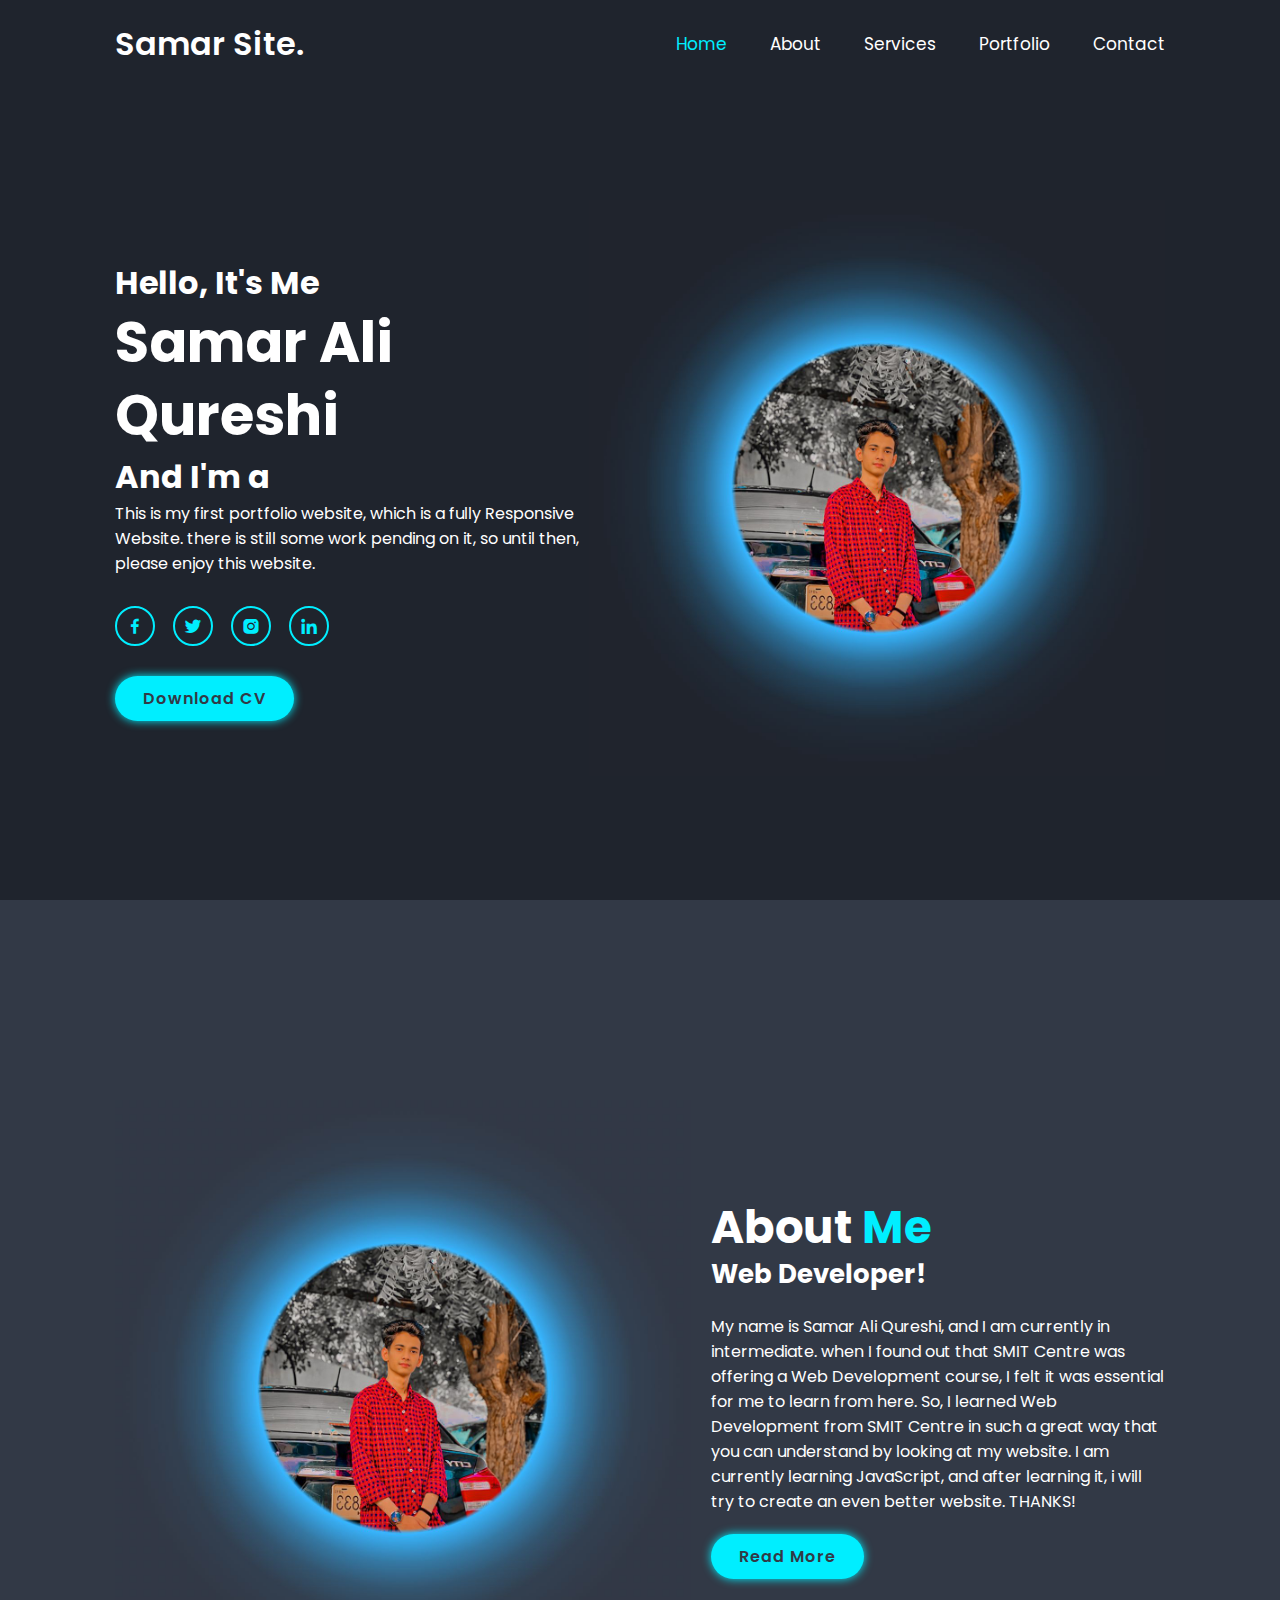
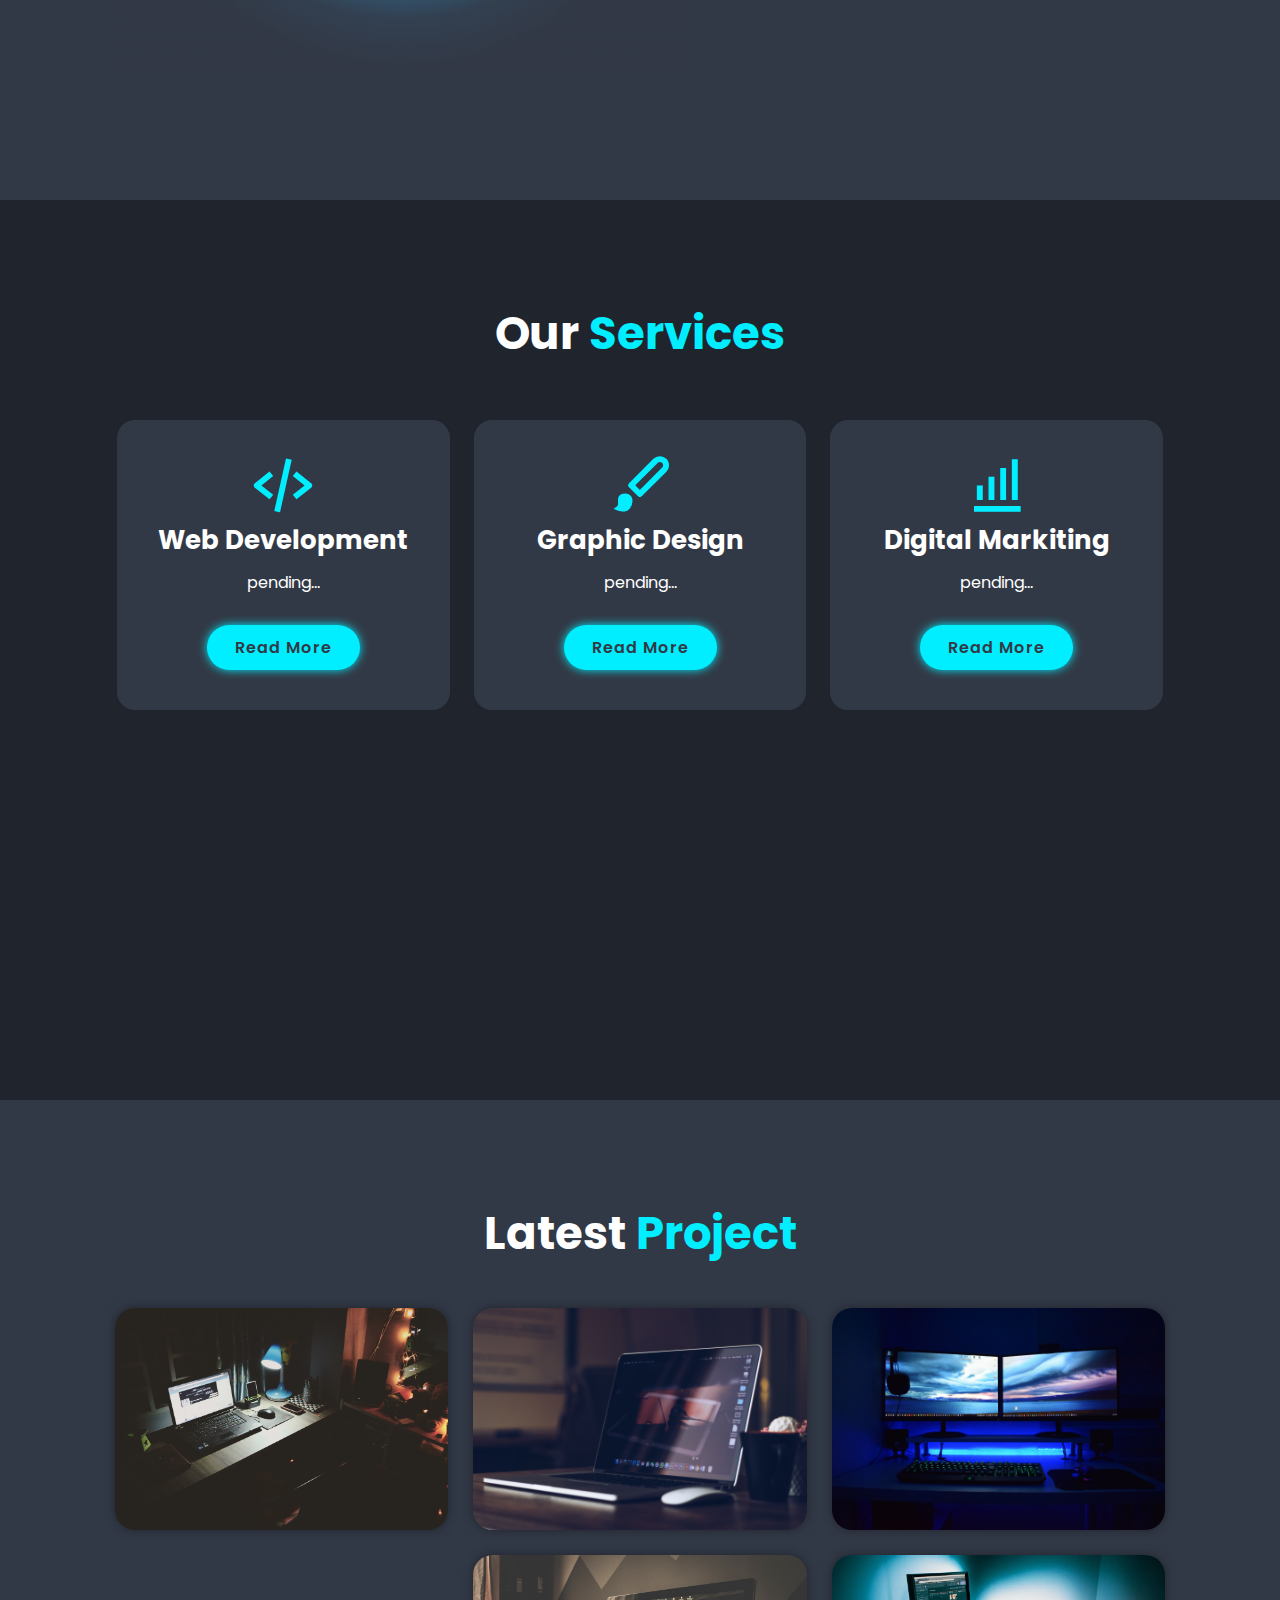
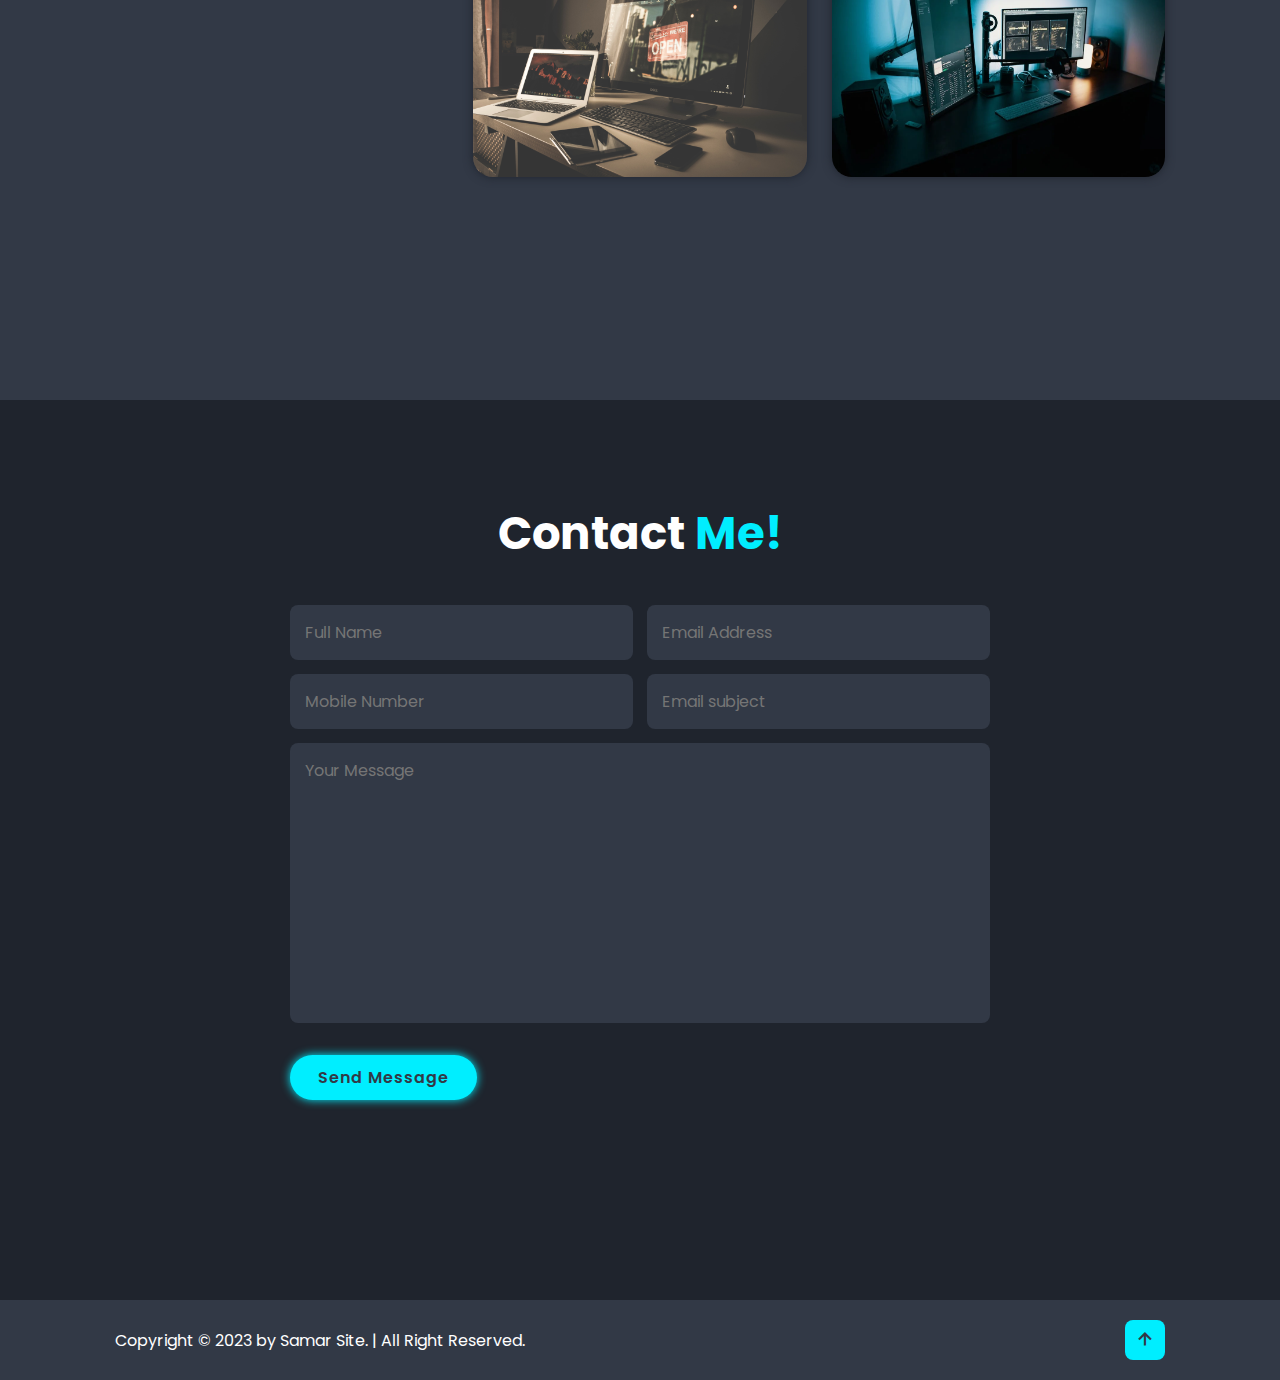
==== index.html @ dac95b5d "First Commit" ====
<!DOCTYPE html>
<html lang="en">

<head>
    <meta charset="UTF-8">
    <meta http-equiv="X-UA-Compatible" content="IE=edge">
    <meta name="viewport" content="width=device-width, initial-scale=1.0">
    <title>Responsive Portfolio Website</title>
    <link rel="shortcut icon" type="image" href="/SS.jpg">
    <!-- box icon -->
    <link href='https://unpkg.com/boxicons@2.1.4/css/boxicons.min.css' rel='stylesheet'>
    <!-- custom css -->
    <link rel="stylesheet" href="style.css">

</head>

<body>
    <!-- header design -->
    <header class="header">
        <a href="#" class="logo">Samar Site.</a>

        <i class='bx bx-menu' id="menu-icon"></i>

        <nav class="navbar">
            <a href="#home" class="active">Home</a>
            <a href="#about">About</a>
            <a href="#services">Services</a>
            <a href="#portfolio">Portfolio</a>
            <a href="#contact">Contact</a>
        </nav>
    </header>

    <!-- home section design -->
    <section class="home" id="home">
        <div class="home-content">
            <h3>Hello, It's Me</h3>
            <h1>Samar Ali Qureshi</h1>
            <h3>And I'm a <span class="multiple-text"></span></h3>
            <p>This is my first portfolio website, which is a fully Responsive Website. there is still some work pending
                on it, so until then, please enjoy this website.</p>
            <div class="social-media">
                <a href="#"><i class='bx bxl-facebook'></i></a>
                <a href="#"><i class='bx bxl-twitter'></i></a>
                <a href="#"><i class='bx bxl-instagram-alt'></i></a>
                <a href="#"><i class='bx bxl-linkedin'></i></a>
            </div>
            <a href="/index1.html" target="_blank" class="btn">Download CV</a>
        </div>

        <div class="home-img">
            <img src="/samar1.jpg" alt="">
        </div>
    </section>

    <!-- about section design  -->
    <section class="about" id="about">
        <div class="about-img">
            <img src="/samar2.jpg" alt="">
        </div>

        <div class="about-content">
            <h2 class="heading">About <span>Me</span> </h2>
            <h3>Web Developer!</h3>
            <p>My name is Samar Ali Qureshi, and I am currently in intermediate. when I found out that SMIT Centre was
                offering a Web Development course, I felt it was essential for me to learn from here. So, I learned Web
                Development from SMIT Centre in such a great way that you can understand by looking at my website. I am
                currently learning JavaScript, and after learning it, i will try to create an even better website.
                THANKS!</p>
            <a href="#" class="btn">Read More</a>
        </div>
    </section>

    <!-- services section design -->
    <section class="services" id="services">
        <h2 class="heading">Our <span>Services</span></h2>

        <div class="services-container">
            <div class="services-box">
                <i class='bx bx-code-alt'></i>
                <h3>Web Development</h3>
                <p>pending...</p>
                <a href="#" class="btn">Read More</a>
            </div>

            <div class="services-box">
                <i class='bx bxs-paint'></i>
                <h3>Graphic Design</h3>
                <p>pending...</p>
                <a href="#" class="btn">Read More</a>
            </div>

            <div class="services-box">
                <i class='bx bx-bar-chart-alt'></i>
                <h3>Digital Markiting</h3>
                <p>pending...</p>
                <a href="#" class="btn">Read More</a>
            </div>
        </div>
    </section>

    <!-- Portfolio section design -->
    <section class="portfolio" id="portfolio">
        <h2 class="heading">Latest <span>Project</span></h2>

        <div class="portfolio-container">
            <div class="portfolio-box">
                <img src="/pic1.jpg" alt="">
                <div class="portfolio-layer">
                    <h4>Web Design</h4>
                    <p>This is my first Html work. </p>
                    <a href="#"><i class='bx bx-link-external'></i></a>
                </div>
            </div>

            <div class="portfolio-box">
                <img src="pic2.jpg">
                <div class="portfolio-layer">
                    <h4>Web Design</h4>
                    <p>This is my first CSS work.</p>
                    <a href="#"><i class='bx bx-link-external'></i></a>
                </div>
            </div>

            <div class="portfolio-box">
                <img src="/pic7.jpg" alt="">
                <div class="portfolio-layer">
                    <h4>Web Design</h4>
                    <p>This is my first Jawascript work.</p>
                    <a href="#"><i class='bx bx-link-external'></i></a>
                </div>
            </div>

            <div class="portfolio-box">
                <img src="/pic4.jpg" alt="">
                <div class="portfolio-layer">
                    <h4>Web Design</h4>
                    <p>This is my first Html and CSS work.</p>
                    <a href="#"><i class='bx bx-link-external'></i></a>
                </div>
            </div>

            <div class="portfolio-box">
                <img src="/pic5.jpg" alt="">
                <div class="portfolio-layer">
                    <h4>Web Design</h4>
                    <p>This is my first Html, CSS, and Jawascript work.</p>
                    <a href="#"><i class='bx bx-link-external'></i></a>
                </div>
            </div>

            <div class="portfolio-box">
                <img src="/pic6.webp" alt="">
                <div class="portfolio-layer">
                    <h4>Web Design</h4>
                    <p>This is my full Responsive website work.</p>
                    <a href="#"><i class='bx bx-link-external'></i></a>
                </div>
            </div>
        </div>
    </section>

    <!-- contact section design -->
    <section class="contact" id="contact">
        <h2 class="heading">Contact <span>Me!</span></h2>

        <form action="#">
            <div class="input-box">
                <input type="text" placeholder="Full Name">
                <input type="email" placeholder="Email Address">
            </div>
            <div class="input-box">
                <input type="number" placeholder="Mobile Number">
                <input type="text" placeholder="Email subject">
            </div>
            <textarea name="" id="" cols="30" rows="10" placeholder="Your Message"></textarea>
            <input type="submit" value="Send Message" class="btn">
        </form>
    </section>

    <!-- footer design -->
    <footer class="footer">
        <div class="footer-text">
            <p>Copyright &copy; 2023 by Samar Site. | All Right Reserved.</p>
        </div>

        <div class="footer-iconTop">
            <a href="#home"><i class='bx bx-up-arrow-alt'></i></a>
        </div>
    </footer>


    <!-- scroll reveal -->
    <script src="https://unpkg.com/scrollreveal"></script>

    <!-- typed js -->
    <script src="https://unpkg.com/typed.js@2.0.16/dist/typed.umd.js"></script>

    <!-- custom js -->
    <script src="script.js"></script>
</body>

</html>
---- style.css ----
@import url('https://fonts.googleapis.com/css2?family=Poppins:ital,wght@0,300;0,400;0,500;0,600;0,700;0,800;0,900;1,300;1,400;1,500;1,600;1,700;1,800&display=swap');

* {
    margin: 0;
    padding: 0;
    box-sizing: border-box;
    text-decoration: none;
    border: none;
    outline: none;
    scroll-behavior: smooth;
    font-family: poppins, sans-serif;
}

:root {
    --bg-color: #1f242d;
    --second--bg-color: #323946;
    --text-color: #fff;
    --main-color: #0ef;
}

html {
    font-size: 62.5%;
    overflow-x: hidden;
}

body {
    background: var(--bg-color);
    color: var(--text-color);
}

section {
    min-height: 100vh;
    padding: 10rem 9% 2rem;
}

.header {
    position: fixed;
    top: 0;
    left: 0;
    width: 100%;
    padding: 2rem 9%;
    background: var(--bg-color);
    display: flex;
    justify-content: space-between;
    align-items: center;
    z-index: 100;
}

.header.sticky {
    border-bottom: .1rem solid rgba(0, 0, 0, .2);
}

.logo {
    font-size: 3.2rem;
    color: var(--text-color);
    font-weight: 600;
    cursor: default;
}

.navbar a {
    font-size: 1.7rem;
    color: var(--text-color);
    margin-left: 4rem;
    transition: .3s;
}

.navbar a:hover,
.navbar a.active {
    color: var(--main-color);
}

#menu-icon {
    font-size: 3.6rem;
    color: var(--text-color);
    display: none;
}

.home {
    display: flex;
    justify-content: center;
    align-items: center;
}

.home-img img {
    width: 45vw;
    animation: floatImage 4s ease-in-out infinite;
}

@keyframes floatImage {
    0% {
        transform: translateY(0);

    }

    50% {
        transform: translateY(-2.4rem);

    }

    100% {
        transform: translateY(0);

    }
}

.home-content h3 {
    font-size: 3.2rem;
    font-weight: 700;
}

.home-content h3:nth-of-time(2) {
    margin-bottom: 2rem;
}

span {
    color: var(--main-color);
}


.home-content h1 {
    font-size: 5.6rem;
    font-weight: 700;
    line-height: 1.3;
}

.home-content p {
    font-size: 1.6rem;
}

.social-media a {
    display: inline-flex;
    justify-content: center;
    align-items: center;
    width: 4rem;
    height: 4rem;
    background: transparent;
    border: .2rem solid var(--main-color);
    border-radius: 50%;
    font-size: 2rem;
    color: var(--main-color);
    margin: 3rem 1.5rem 3rem 0;
    transition: .5s ease;
}

.social-media a:hover {
    background: var(--main-color);
    color: var(--second--bg-color);
    box-shadow: 0 0 1rem var(--main-color);
}

.btn {
    display: inline-block;
    padding: 1rem 2.8rem;
    background: var(--main-color);
    border-radius: 4rem;
    box-shadow: 0 0 1rem var(--main-color);
    font-size: 1.6rem;
    color: var(--second--bg-color);
    letter-spacing: .1rem;
    font-weight: 600;
    transition: .5s ease;
}

.btn:hover {
    box-shadow: none;
}

.about {
    display: flex;
    justify-content: center;
    align-items: center;
    gap: 2rem;
    background: var(--second--bg-color);
}

.about-img img {
    width: 45vw;
}

.heading {
    text-align: center;
    font-size: 4.5rem;
}

.about-content h2 {
    text-align: left;
    line-height: 1.2;
}

.about-content h3 {
    font-size: 2.6rem;
}

.about-content p {
    font-size: 1.6rem;
    margin: 2rem 0rem;
}

.services h2 {
    margin-bottom: 5rem;
}

.services-container {
    display: flex;
    justify-content: center;
    align-items: center;
    flex-wrap: wrap;
    gap: 2rem;
}

.services-container .services-box {
    flex: 1 1 30rem;
    background: var(--second--bg-color);
    padding: 3rem 2rem 4rem;
    border-radius: 2rem;
    text-align: center;
    border: .2rem solid var(--bg-color);
    transition: .5s ease;
}

.services-container .services-box:hover {
    border-color: var(--main-color);
    transform: scale(1.02);
}

.services-box i {
    font-size: 7rem;
    color: var(--main-color);
}

.services-box h3 {
    font-size: 2.6rem;
}

.services-box p {
    font-size: 1.6rem;
    margin: 1rem 0 3rem;
}

.portfolio {
    background: var(--second--bg-color);
}

.portfolio h2 {
    margin-bottom: 4rem;
}

.portfolio-container {
    display: grid;
    grid-template-columns: repeat(3, 1fr);
    align-items: center;
    gap: 2.5rem;
}

.portfolio-container .portfolio-box {
    position: relative;
    border-radius: 2rem;
    box-shadow: 0 0 1rem var(--bg-color);
    overflow: hidden;
    display: flex;
}

.portfolio-box img {
    width: 100%;
    transition: .5s ease;
}

.portfolio-box:hover img {
    transform: scale(1.1);
}

.portfolio-box .portfolio-layer {
    position: absolute;
    bottom: 0;
    left: 0;
    width: 100%;
    height: 100%;
    background: linear-gradient(rgba(0, 0, 0, .1), var(--main-color));
    display: flex;
    justify-content: center;
    align-items: center;
    flex-direction: column;
    text-align: center;
    padding: 0 4rem;
    transform: translateY(100%);
    transition: .5s ease;
}

.portfolio-box:hover .portfolio-layer {
    transform: translateY(0);
}

.portfolio-layer h4 {
    font-size: 3rem;
}

.portfolio-layer p {
    font-size: 1.6rem;
    margin: .3rem 0 1rem;
}

.portfolio-layer a {
    display: inline-flex;
    justify-content: center;
    align-items: center;
    width: 5rem;
    height: 5rem;
    background: var(--text-color);
    border-radius: 50%;
}

.portfolio-layer a i {
    font-size: 2rem;
    color: var(--second--bg-color);
}

.contact h2 {
    margin-bottom: 3rem;
}

.contact form {
    max-width: 70rem;
    margin: 1rem auto;
    text-align: centre;
    margin-bottom: 3rem;
}

.contact form .input-box {
    display: flex;
    justify-content: space-between;
    flex-wrap: wrap;
}

.contact form .input-box input,
.contact form textarea {
    width: 100%;
    padding: 1.5rem;
    font-size: 1.6rem;
    color: var(--text-color);
    background: var(--second--bg-color);
    border-radius: .8rem;
    margin: .7rem 0;
}

.contact form .input-box input {
    width: 49%;
}

.contact form textarea {
    resize: none;
}

.contact form .btn {
    margin-top: 2rem;
    cursor: pointer;
}

.footer {
    display: flex;
    justify-content: space-between;
    align-items: center;
    flex-wrap: wrap;
    padding: 2rem 9%;
    background: var(--second--bg-color);
}

.footer-text p {
    font-size: 1.6rem;
}

.footer-iconTop a {
    display: inline-flex;
    justify-content: center;
    align-items: center;
    padding: .8rem;
    background: var(--main-color);
    border-radius: .8rem;
    transition: .5s ease;
}

.footer-iconTop a:hover {
    box-shadow: 0 0 1rem var(--main-color);
}

.footer-iconTop a i {
    font-size: 2.4rem;
    color: var(--second--bg-color)
}

/* BREAKPOINT */
@media (max-width: 1200px) {
    html {
        font-size: 55%;
    }
}

@media (max-width: 991px) {
    .header {
        padding: 2rem 3%;
    }

    section {
        padding: 10rem 3% 2rem;
    }

    .services {
        padding-bottom: 7rem;
    }

    .portfolio {
        padding-bottom: 7rem;
    }

    .contact {
        min-height: auto;
    }

    .footer {
        padding: 2rem 3%;
    }
}

@media (max-width: 768px) {
    #menu-icon {
        display: block;
    }

    .navbar {
        position: absolute;
        top: 100%;
        left: 0;
        width: 100%;
        padding: 1rem 3%;
        background: var(--bg-color);
        border-top: .1rem solid rgba(0, 0, 0, .2);
        box-shadow: 0 .5rem 1rem rgba(0, 0, 0, .2);
        display: none;
    }

    .navbar.active {
        display: block;
    }

    .navbar a {
        display: block;
        font-size: 2rem;
        margin: 3rem 0;
    }

    .home {
        flex-direction: column;
    }

    .home-content h3 {
        font-size: 2.6rem;
    }

    .home-content h1 {
        font-size: 5rem;
    }

    .home-img img {
        width: 70vw;
        margin-top: 4rem;
    }

    .about {
        flex-direction: column-reverse;
    }

    .about img {
        width: 70vw;
        margin-top: 4rem;
    }

    .services h2 {
        margin-bottom: 3rem;
    }

    .portfolio h2 {
        margin-bottom: 3rem;
    }

    .portfolio-container {
        grid-template-columns: repeat(2, 1fr);
    }
}

@media (max-width: 617px) {
    .portfolio-container {
        grid-template-columns: 1fr;
    }
}

@media (max-width: 450px) {
    html {
        font-size: 50%;
    }

    .contact form .input-box input {
        width: 100%;
    }
}

@media (max-width: 365px) {
    .home-img img {
        width: 90vw;
    }

    .about-img img {
        width: 90vw;
    }

    .footer {
        flex-direction: column-reverse;
    }

    .footer p {
        text-align: center;
        margin-top: 2rem;
    }
}
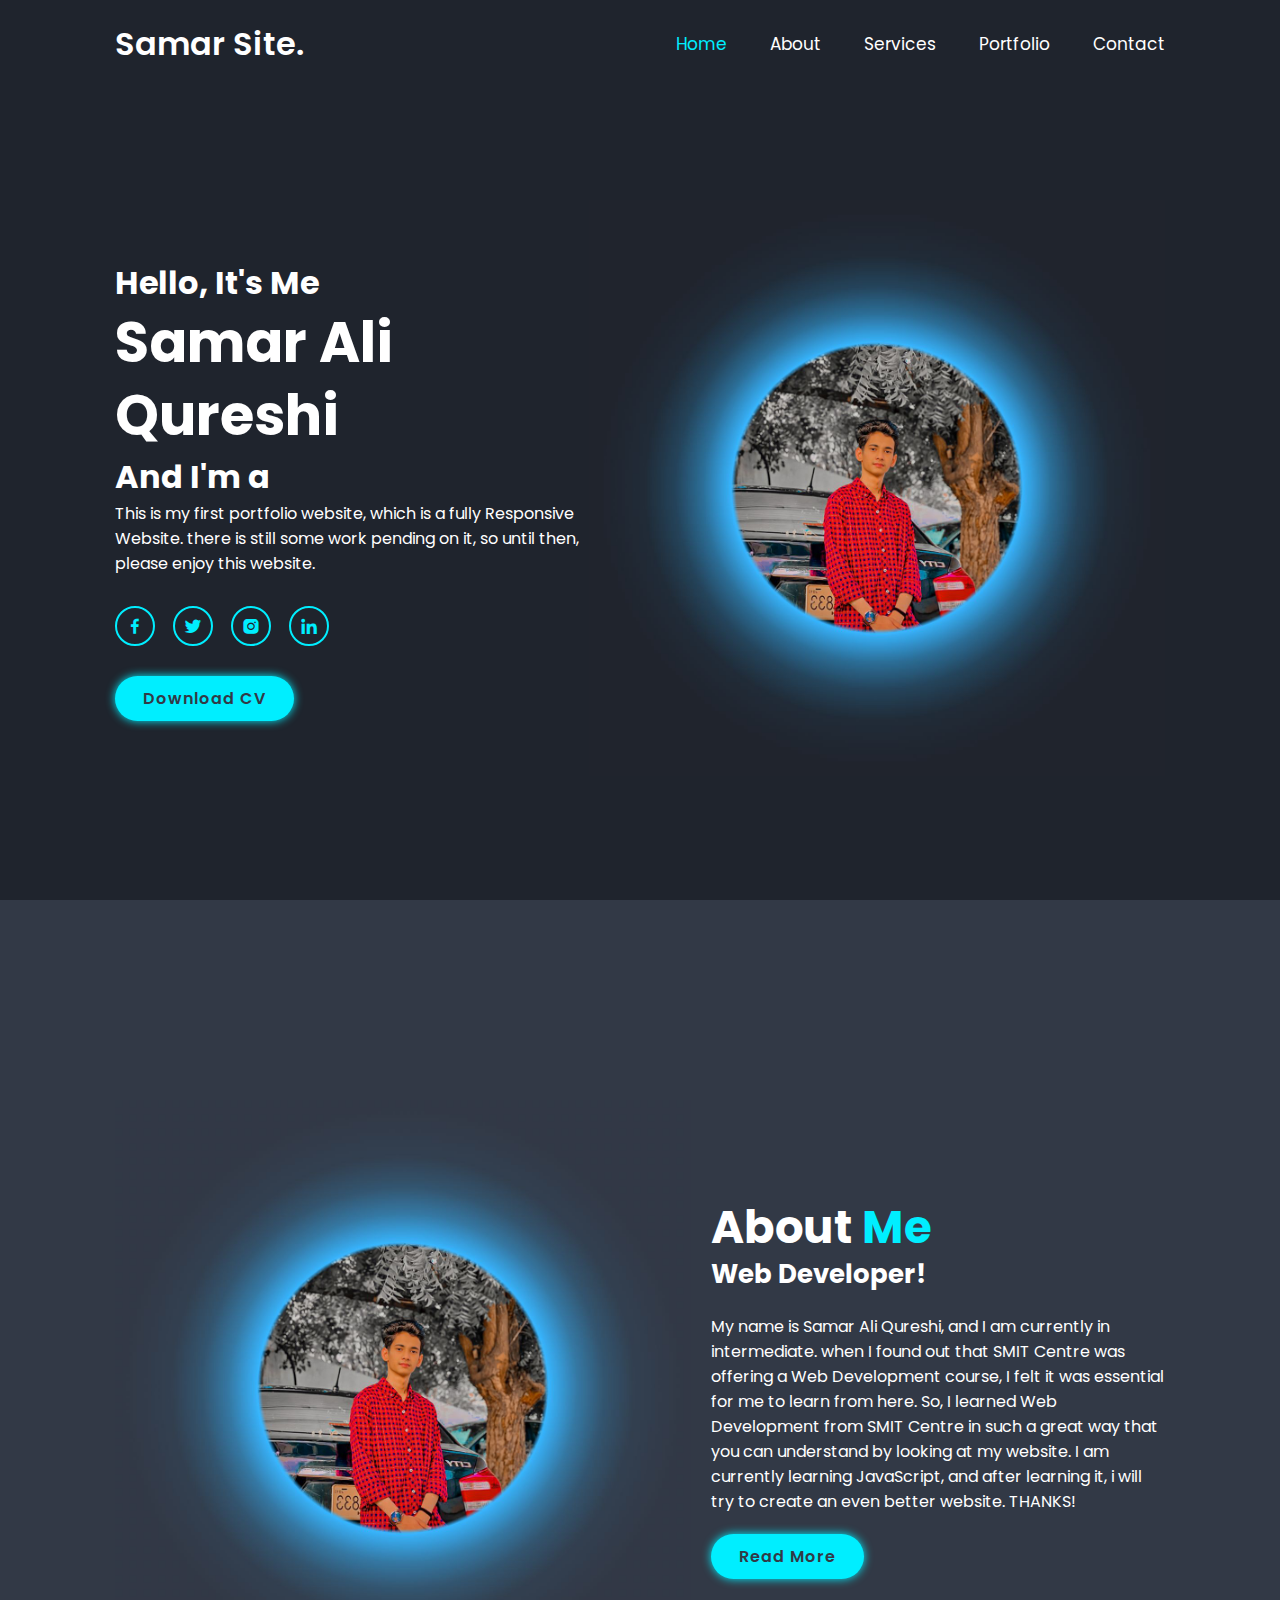
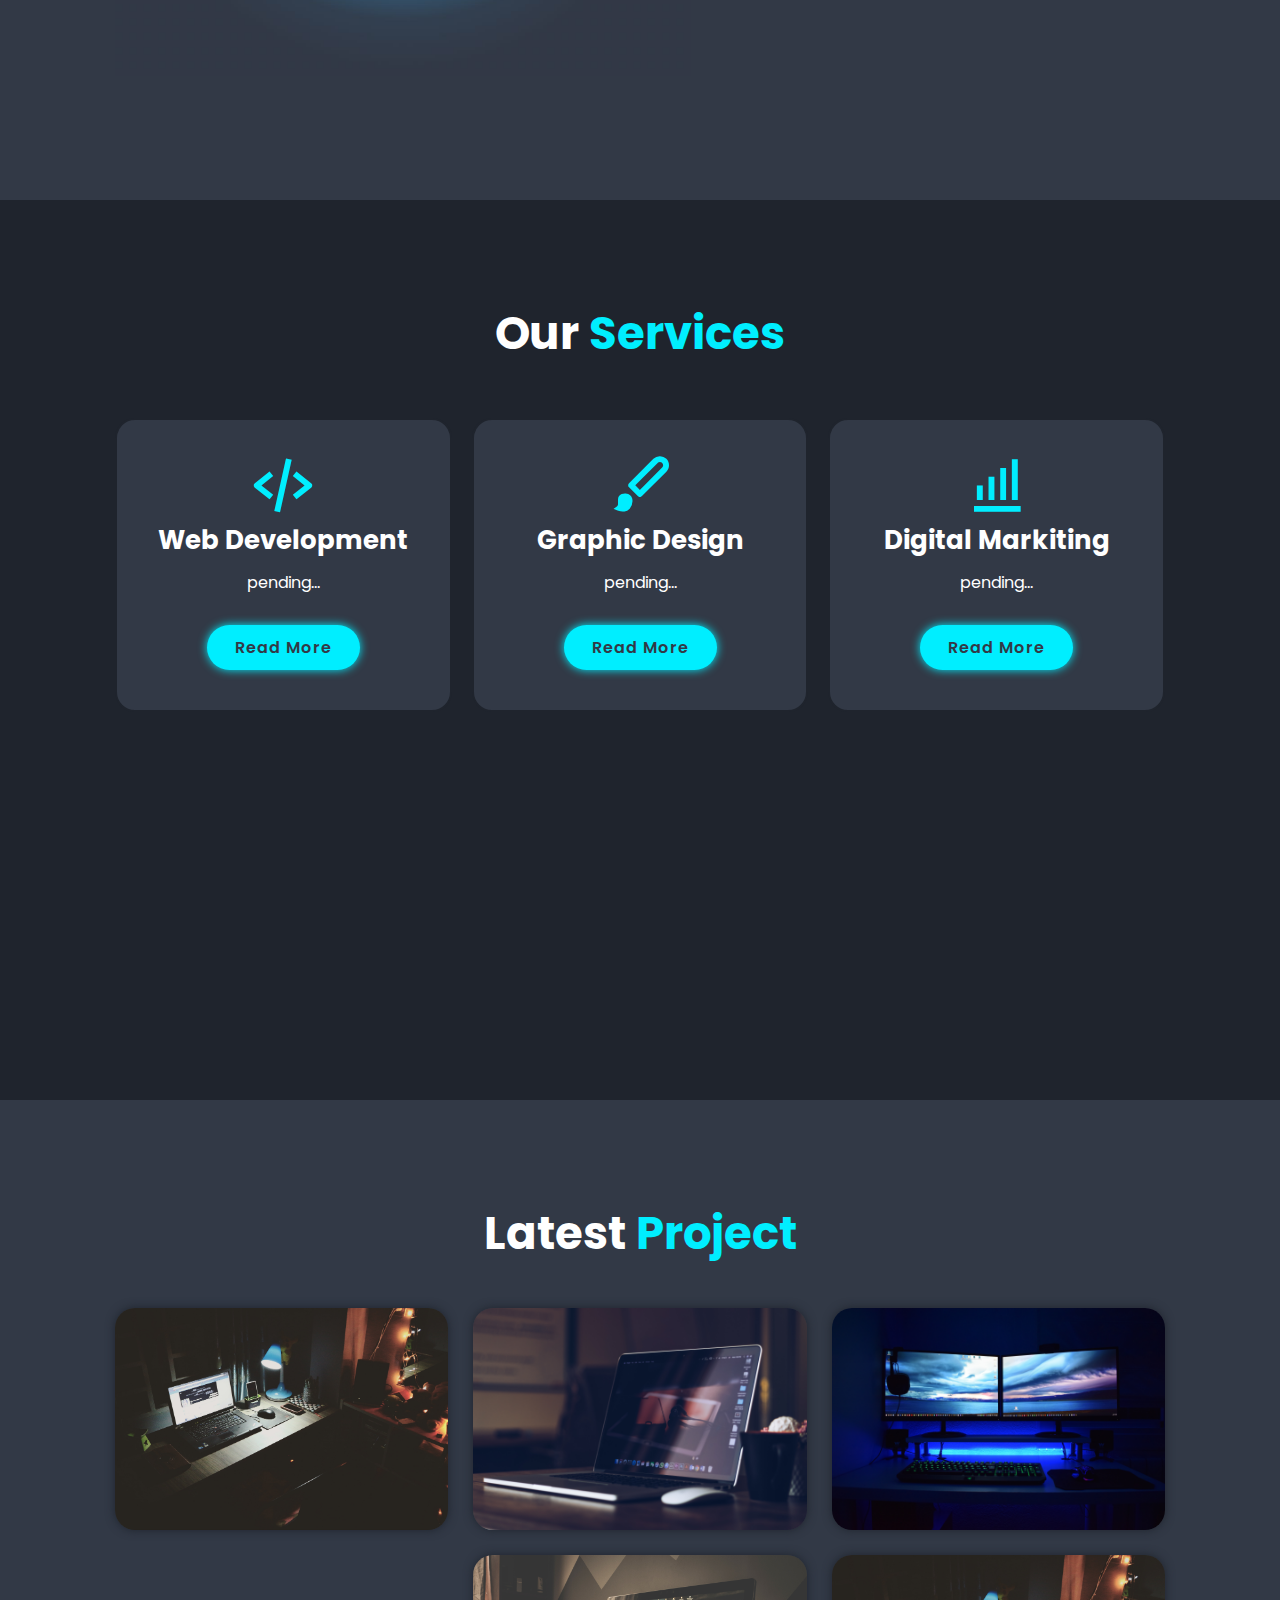
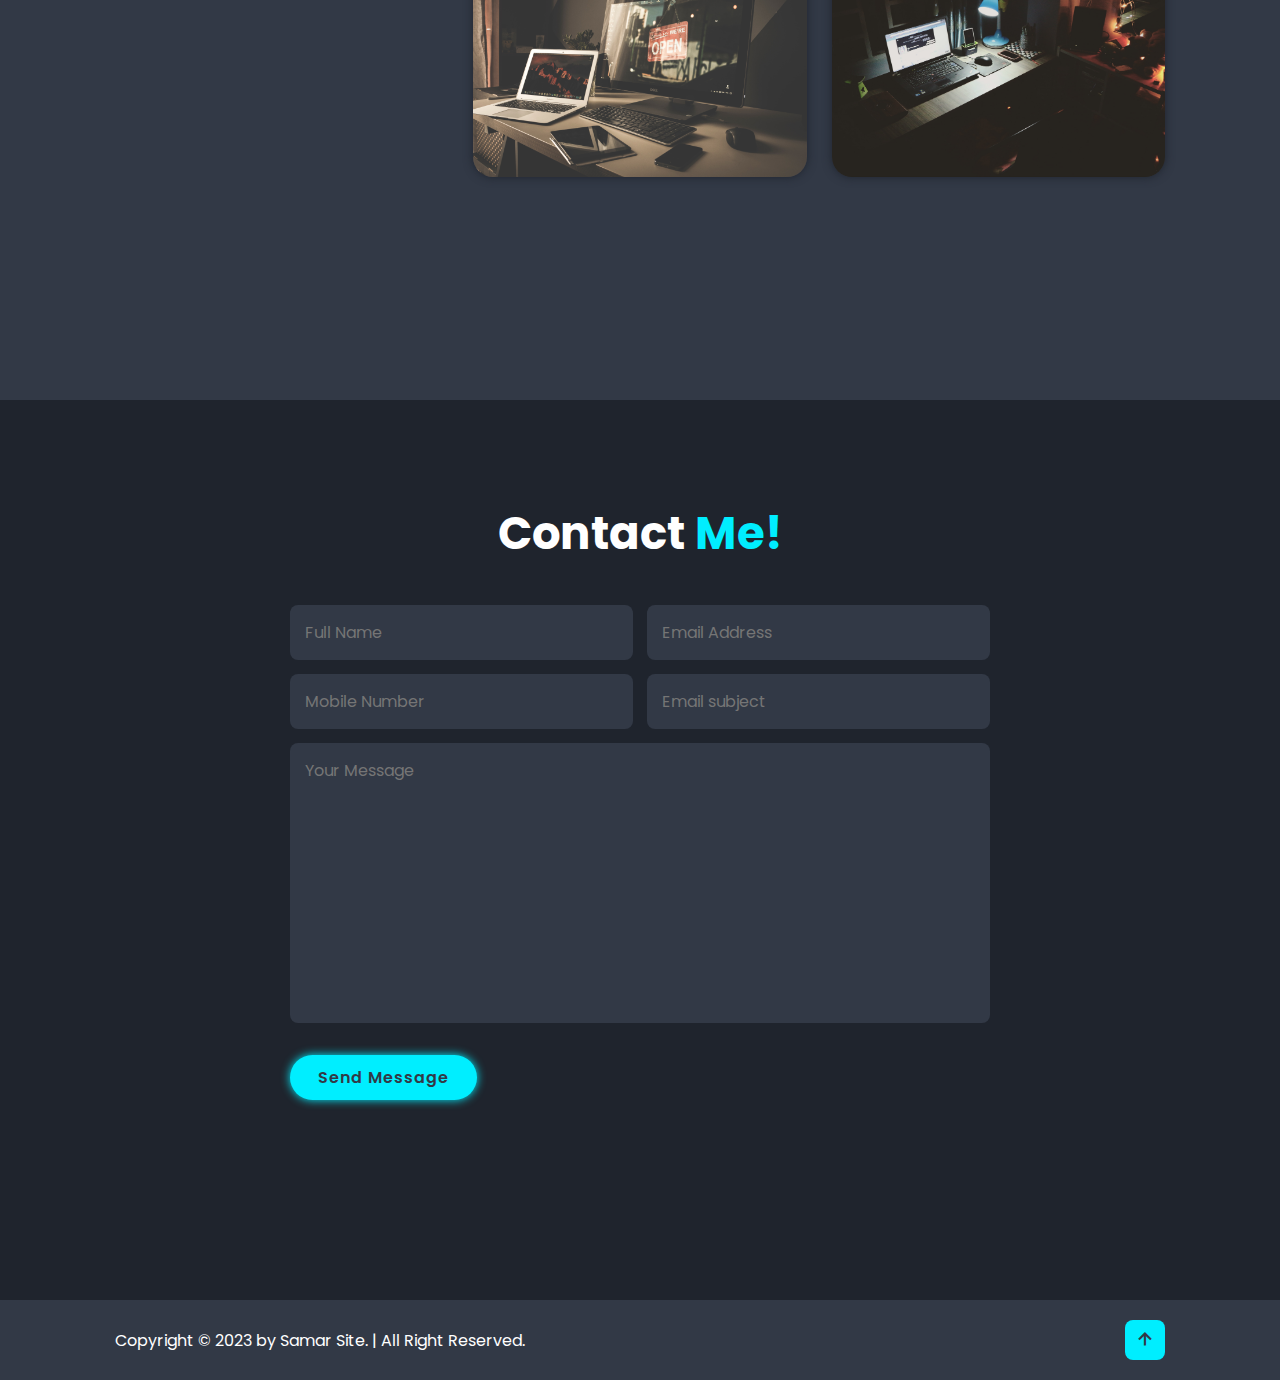
==== commit baf8949f: "Update index.html" ====
--- a/index.html
+++ b/index.html
@@ -6,7 +6,7 @@
     <meta http-equiv="X-UA-Compatible" content="IE=edge">
     <meta name="viewport" content="width=device-width, initial-scale=1.0">
     <title>Responsive Portfolio Website</title>
-    <link rel="shortcut icon" type="image" href="/SS.jpg">
+    <link rel="shortcut icon" type="image" href="./SS.jpg">
     <!-- box icon -->
     <link href='https://unpkg.com/boxicons@2.1.4/css/boxicons.min.css' rel='stylesheet'>
     <!-- custom css -->
@@ -44,18 +44,18 @@
                 <a href="#"><i class='bx bxl-instagram-alt'></i></a>
                 <a href="#"><i class='bx bxl-linkedin'></i></a>
             </div>
-            <a href="/index1.html" target="_blank" class="btn">Download CV</a>
+            <a href="./index1.html" target="_blank" class="btn">Download CV</a>
         </div>
 
         <div class="home-img">
-            <img src="/samar1.jpg" alt="">
+            <img src="./samar1.jpg" alt="">
         </div>
     </section>
 
     <!-- about section design  -->
     <section class="about" id="about">
         <div class="about-img">
-            <img src="/samar2.jpg" alt="">
+            <img src="./samar2.jpg" alt="">
         </div>
 
         <div class="about-content">
@@ -104,7 +104,7 @@
 
         <div class="portfolio-container">
             <div class="portfolio-box">
-                <img src="/pic1.jpg" alt="">
+                <img src="./pic1.jpg" alt="">
                 <div class="portfolio-layer">
                     <h4>Web Design</h4>
                     <p>This is my first Html work. </p>
@@ -113,7 +113,7 @@
             </div>
 
             <div class="portfolio-box">
-                <img src="pic2.jpg">
+                <img src="./pic2.jpg">
                 <div class="portfolio-layer">
                     <h4>Web Design</h4>
                     <p>This is my first CSS work.</p>
@@ -122,7 +122,7 @@
             </div>
 
             <div class="portfolio-box">
-                <img src="/pic7.jpg" alt="">
+                <img src="./pic7.jpg" alt="">
                 <div class="portfolio-layer">
                     <h4>Web Design</h4>
                     <p>This is my first Jawascript work.</p>
@@ -131,7 +131,7 @@
             </div>
 
             <div class="portfolio-box">
-                <img src="/pic4.jpg" alt="">
+                <img src="./pic4.jpg" alt="">
                 <div class="portfolio-layer">
                     <h4>Web Design</h4>
                     <p>This is my first Html and CSS work.</p>
@@ -140,7 +140,7 @@
             </div>
 
             <div class="portfolio-box">
-                <img src="/pic5.jpg" alt="">
+                <img src="./pic5.jpg" alt="">
                 <div class="portfolio-layer">
                     <h4>Web Design</h4>
                     <p>This is my first Html, CSS, and Jawascript work.</p>
@@ -149,7 +149,7 @@
             </div>
 
             <div class="portfolio-box">
-                <img src="/pic6.webp" alt="">
+                <img src="./pic1.jpg" alt="">
                 <div class="portfolio-layer">
                     <h4>Web Design</h4>
                     <p>This is my full Responsive website work.</p>
@@ -199,4 +199,4 @@
     <script src="script.js"></script>
 </body>
 
-</html>+</html>
